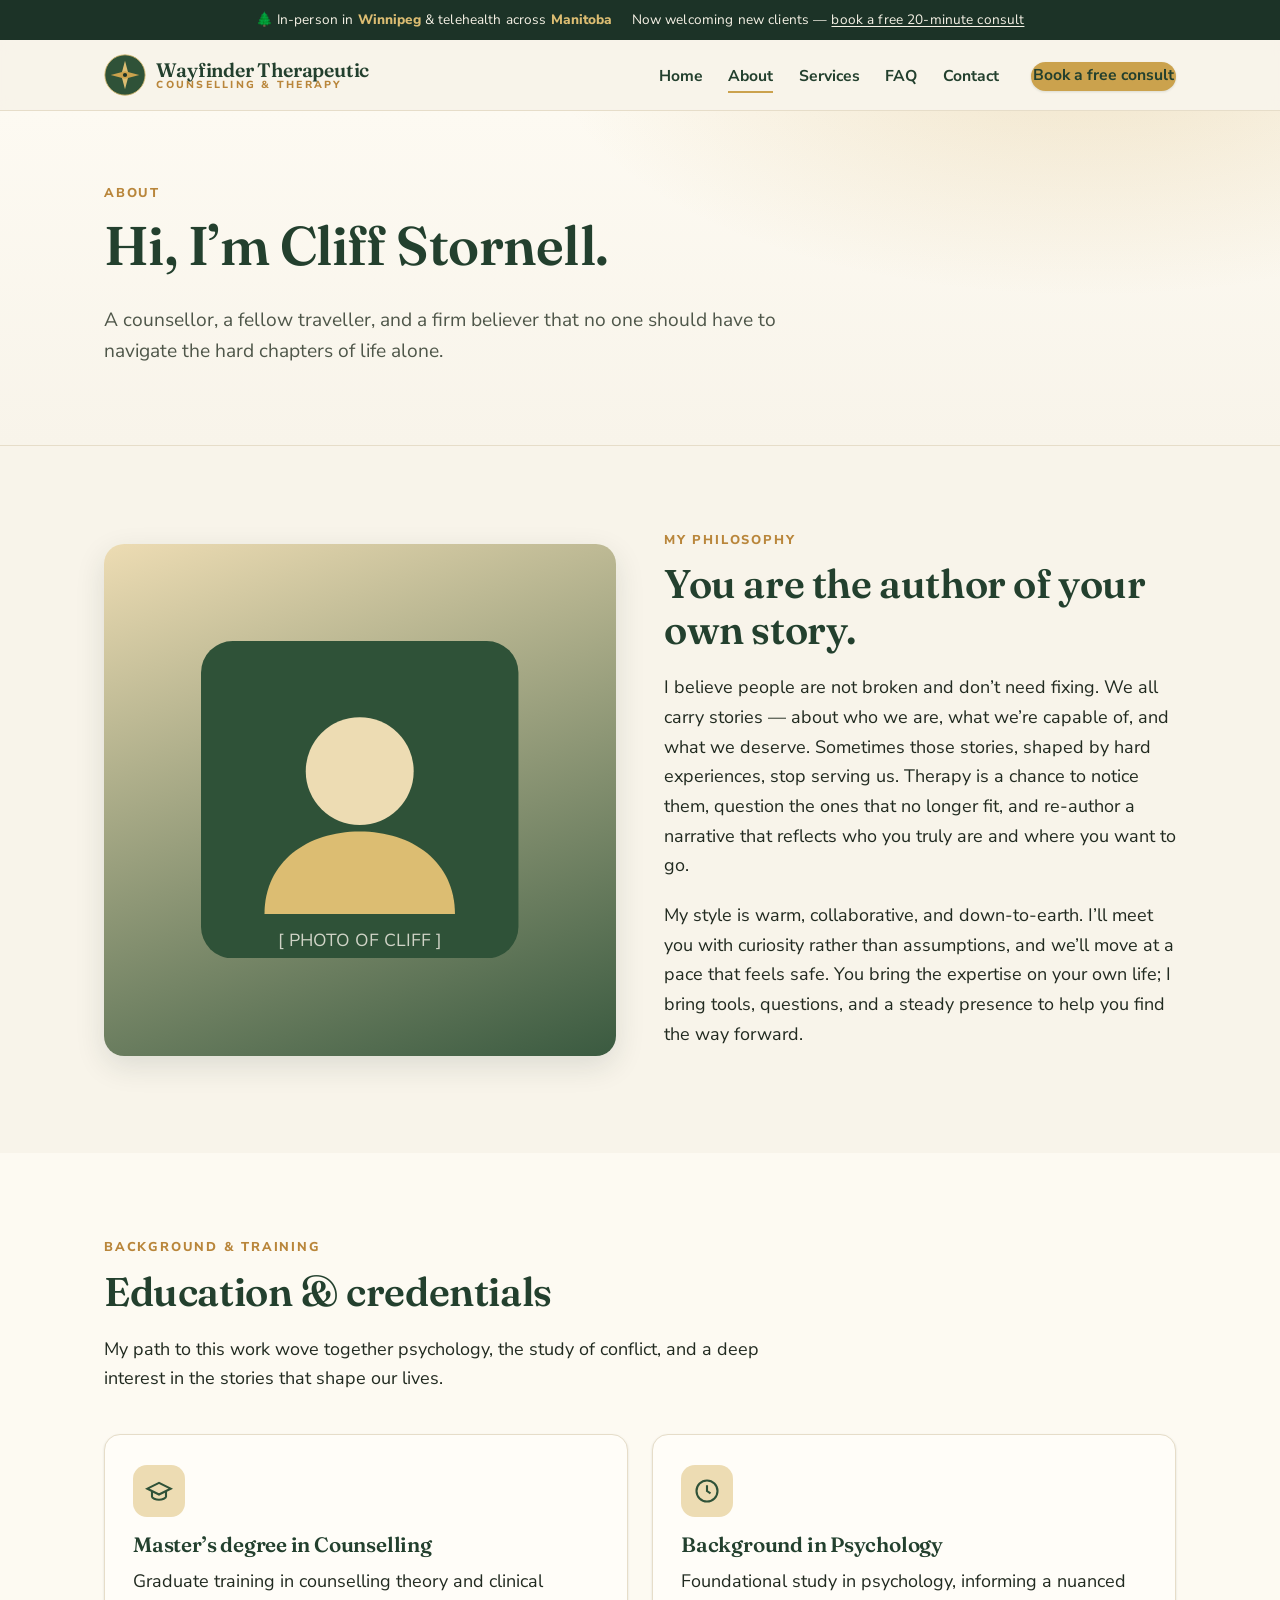
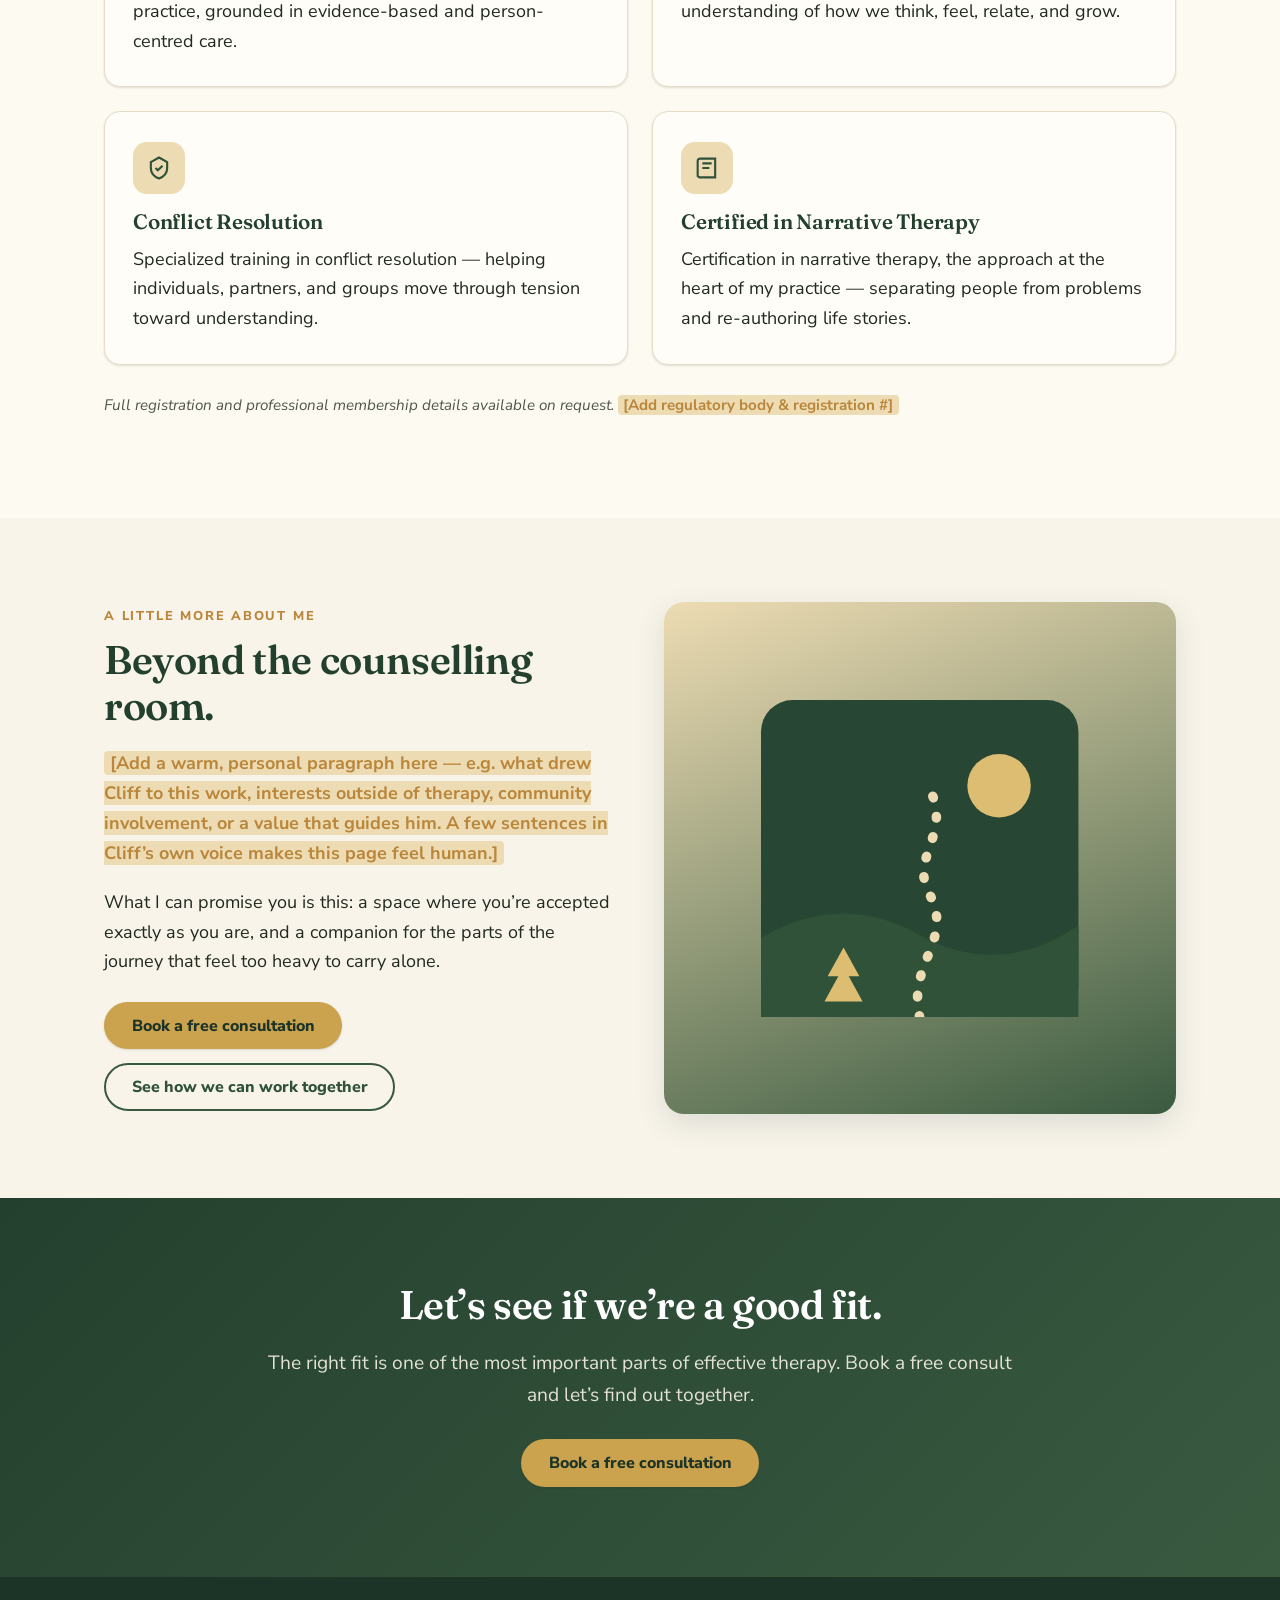
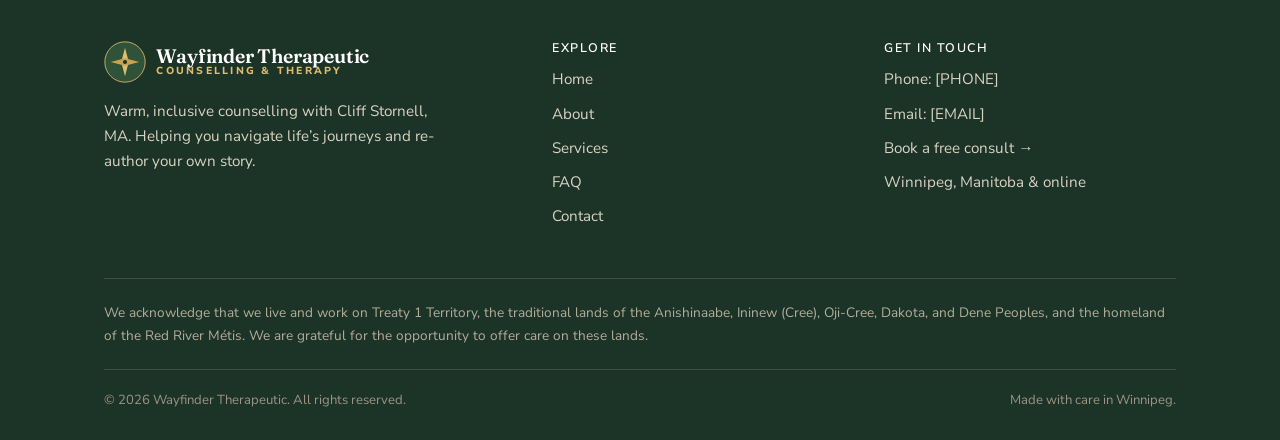
==== about.html @ 6de414c1 "Add Wayfinder Therapeutic website for Cliff Stornell Warm, inclusive static marketing site (HTML/CSS" ====
<!DOCTYPE html>
<html lang="en">
<head>
<meta charset="utf-8">
<meta name="viewport" content="width=device-width, initial-scale=1">
<title>About Cliff Stornell | Wayfinder Therapeutic</title>
<meta name="description" content="Meet Cliff Stornell, MA — a Winnipeg counsellor trained in narrative therapy, psychology, and conflict resolution. Learn about his philosophy of helping you re-author your own story.">
<link rel="preconnect" href="https://fonts.googleapis.com">
<link rel="preconnect" href="https://fonts.gstatic.com" crossorigin>
<link href="https://fonts.googleapis.com/css2?family=Fraunces:ital,opsz,wght@0,9..144,400;0,9..144,500;0,9..144,600;1,9..144,500&family=Nunito+Sans:wght@400;600;700;800&display=swap" rel="stylesheet">
<link rel="stylesheet" href="css/styles.css">
<link rel="icon" href="data:image/svg+xml,%3Csvg xmlns='http://www.w3.org/2000/svg' viewBox='0 0 100 100'%3E%3Ccircle cx='50' cy='50' r='48' fill='%232f5238'/%3E%3Cpath d='M50 18 58 50 50 82 42 50z' fill='%23dcbd72'/%3E%3Cpath d='M18 50 50 42 82 50 50 58z' fill='%23cba24d'/%3E%3C/svg%3E">
</head>
<body>

<div class="topbar">
  <div class="container">
    <span>🌲 In-person in <strong>Winnipeg</strong> &amp; telehealth across <strong>Manitoba</strong></span>
    <span>Now welcoming new clients — <a href="contact.html">book a free 20-minute consult</a></span>
  </div>
</div>

<header class="site-header">
  <div class="container nav">
    <a class="brand" href="index.html" aria-label="Wayfinder Therapeutic home">
      <svg class="logo" viewBox="0 0 100 100" aria-hidden="true" xmlns="http://www.w3.org/2000/svg"><circle cx="50" cy="50" r="48" fill="#2f5238"/><circle cx="50" cy="50" r="48" fill="none" stroke="#dcbd72" stroke-width="2"/><path d="M50 16 59 50 50 84 41 50z" fill="#dcbd72"/><path d="M16 50 50 41 84 50 50 59z" fill="#cba24d"/><circle cx="50" cy="50" r="5" fill="#1c3327"/></svg>
      <span class="brand-text"><span class="brand-name">Wayfinder Therapeutic</span><span class="brand-tag">Counselling &amp; Therapy</span></span>
    </a>
    <nav aria-label="Primary">
      <button class="nav-toggle" aria-label="Toggle menu" aria-controls="nav-links" aria-expanded="false">
        <svg width="26" height="26" viewBox="0 0 24 24" fill="none" stroke="currentColor" stroke-width="2.2" stroke-linecap="round"><line x1="3" y1="6" x2="21" y2="6"/><line x1="3" y1="12" x2="21" y2="12"/><line x1="3" y1="18" x2="21" y2="18"/></svg>
      </button>
      <ul class="nav-links" id="nav-links">
        <li><a href="index.html">Home</a></li>
        <li><a href="about.html">About</a></li>
        <li><a href="services.html">Services</a></li>
        <li><a href="faq.html">FAQ</a></li>
        <li><a href="contact.html">Contact</a></li>
        <li class="nav-cta"><a class="btn btn-primary" href="contact.html">Book a free consult</a></li>
      </ul>
    </nav>
  </div>
</header>

<main>

<section class="page-hero">
  <div class="container">
    <p class="eyebrow">About</p>
    <h1>Hi, I&rsquo;m Cliff Stornell.</h1>
    <p class="lead">A counsellor, a fellow traveller, and a firm believer that no one should have to navigate the hard chapters of life alone.</p>
  </div>
</section>

<section class="bg-cream">
  <div class="container split">
    <div class="split-art" aria-hidden="true">
      <!-- Portrait placeholder -->
      <svg viewBox="0 0 200 200" xmlns="http://www.w3.org/2000/svg">
        <rect width="200" height="200" rx="20" fill="#2f5238"/>
        <circle cx="100" cy="82" r="34" fill="#eddcb3"/>
        <path d="M40 172c0-33 27-52 60-52s60 19 60 52z" fill="#dcbd72"/>
        <text x="100" y="192" text-anchor="middle" fill="#f8f4ea" font-family="Nunito Sans, sans-serif" font-size="11" opacity=".8">[ PHOTO OF CLIFF ]</text>
      </svg>
    </div>
    <div>
      <p class="eyebrow">My philosophy</p>
      <h2>You are the author of your own story.</h2>
      <p>I believe people are not broken and don&rsquo;t need fixing. We all carry stories — about who we are, what we&rsquo;re capable of, and what we deserve. Sometimes those stories, shaped by hard experiences, stop serving us. Therapy is a chance to notice them, question the ones that no longer fit, and re-author a narrative that reflects who you truly are and where you want to go.</p>
      <p>My style is warm, collaborative, and down-to-earth. I&rsquo;ll meet you with curiosity rather than assumptions, and we&rsquo;ll move at a pace that feels safe. You bring the expertise on your own life; I bring tools, questions, and a steady presence to help you find the way forward.</p>
    </div>
  </div>
</section>

<section class="bg-soft">
  <div class="container">
    <div class="section-head" style="margin-bottom:40px;">
      <p class="eyebrow">Background &amp; training</p>
      <h2>Education &amp; credentials</h2>
      <p class="measure">My path to this work wove together psychology, the study of conflict, and a deep interest in the stories that shape our lives.</p>
    </div>
    <div class="grid grid-2">
      <div class="card">
        <div class="card-icon" aria-hidden="true"><svg viewBox="0 0 24 24" fill="none" stroke="currentColor" stroke-width="1.8"><path d="M22 10L12 5 2 10l10 5 10-5z"/><path d="M6 12v5c0 1 3 2.5 6 2.5s6-1.5 6-2.5v-5"/></svg></div>
        <h3>Master&rsquo;s degree in Counselling</h3>
        <p>Graduate training in counselling theory and clinical practice, grounded in evidence-based and person-centred care.</p>
      </div>
      <div class="card">
        <div class="card-icon" aria-hidden="true"><svg viewBox="0 0 24 24" fill="none" stroke="currentColor" stroke-width="1.8"><circle cx="12" cy="12" r="9"/><path d="M12 7v5l3 2"/></svg></div>
        <h3>Background in Psychology</h3>
        <p>Foundational study in psychology, informing a nuanced understanding of how we think, feel, relate, and grow.</p>
      </div>
      <div class="card">
        <div class="card-icon" aria-hidden="true"><svg viewBox="0 0 24 24" fill="none" stroke="currentColor" stroke-width="1.8"><path d="M12 3l7 4v5c0 4.5-3 7.5-7 9-4-1.5-7-4.5-7-9V7z"/><path d="M9 12l2 2 4-4"/></svg></div>
        <h3>Conflict Resolution</h3>
        <p>Specialized training in conflict resolution — helping individuals, partners, and groups move through tension toward understanding.</p>
      </div>
      <div class="card">
        <div class="card-icon" aria-hidden="true"><svg viewBox="0 0 24 24" fill="none" stroke="currentColor" stroke-width="1.8"><path d="M4 19.5V6a2 2 0 012-2h13v16H6a2 2 0 01-2-2z"/><path d="M8 8h8M8 12h6"/></svg></div>
        <h3>Certified in Narrative Therapy</h3>
        <p>Certification in narrative therapy, the approach at the heart of my practice — separating people from problems and re-authoring life stories.</p>
      </div>
    </div>
    <p style="margin-top:28px; color:var(--ink-soft); font-size:.95rem;"><em>Full registration and professional membership details available on request.</em> <span class="placeholder">[Add regulatory body &amp; registration #]</span></p>
  </div>
</section>

<section class="bg-cream">
  <div class="container split">
    <div>
      <p class="eyebrow">A little more about me</p>
      <h2>Beyond the counselling room.</h2>
      <p><span class="placeholder">[Add a warm, personal paragraph here — e.g. what drew Cliff to this work, interests outside of therapy, community involvement, or a value that guides him. A few sentences in Cliff&rsquo;s own voice makes this page feel human.]</span></p>
      <p>What I can promise you is this: a space where you&rsquo;re accepted exactly as you are, and a companion for the parts of the journey that feel too heavy to carry alone.</p>
      <div class="hero-actions" style="margin-top:1.4em;">
        <a class="btn btn-primary" href="contact.html">Book a free consultation</a>
        <a class="btn btn-outline" href="services.html">See how we can work together</a>
      </div>
    </div>
    <div class="split-art" aria-hidden="true">
      <svg viewBox="0 0 200 200" xmlns="http://www.w3.org/2000/svg">
        <rect width="200" height="200" rx="20" fill="#274634"/>
        <path d="M0 150 Q50 120 100 148 T200 142 V200 H0Z" fill="#2f5238"/>
        <path d="M100 200 C92 165 122 152 106 122 C94 100 118 86 108 60" fill="none" stroke="#eddcb3" stroke-width="6" stroke-linecap="round" stroke-dasharray="1 12"/>
        <circle cx="150" cy="54" r="20" fill="#dcbd72"/>
        <path d="M52 168 l12 22 h-24z" fill="#dcbd72"/>
        <path d="M52 156 l10 18 h-20z" fill="#dcbd72"/>
      </svg>
    </div>
  </div>
</section>

<section class="bg-band cta-band">
  <div class="container">
    <h2>Let&rsquo;s see if we&rsquo;re a good fit.</h2>
    <p class="lead measure mx-auto" style="color:rgba(246,242,230,.9);">The right fit is one of the most important parts of effective therapy. Book a free consult and let&rsquo;s find out together.</p>
    <div style="margin-top:1.2em;">
      <a class="btn btn-primary" href="contact.html">Book a free consultation</a>
    </div>
  </div>
</section>

</main>

<footer class="site-footer">
  <div class="container">
    <div class="footer-grid">
      <div>
        <a class="brand" href="index.html" style="margin-bottom:16px;">
          <svg class="logo" viewBox="0 0 100 100" aria-hidden="true"><circle cx="50" cy="50" r="48" fill="#2f5238"/><circle cx="50" cy="50" r="48" fill="none" stroke="#dcbd72" stroke-width="2"/><path d="M50 16 59 50 50 84 41 50z" fill="#dcbd72"/><path d="M16 50 50 41 84 50 50 59z" fill="#cba24d"/><circle cx="50" cy="50" r="5" fill="#1c3327"/></svg>
          <span class="brand-text"><span class="brand-name">Wayfinder Therapeutic</span><span class="brand-tag">Counselling &amp; Therapy</span></span>
        </a>
        <p style="max-width:38ch;">Warm, inclusive counselling with Cliff Stornell, MA. Helping you navigate life&rsquo;s journeys and re-author your own story.</p>
      </div>
      <div>
        <h4>Explore</h4>
        <ul class="footer-links">
          <li><a href="index.html">Home</a></li>
          <li><a href="about.html">About</a></li>
          <li><a href="services.html">Services</a></li>
          <li><a href="faq.html">FAQ</a></li>
          <li><a href="contact.html">Contact</a></li>
        </ul>
      </div>
      <div>
        <h4>Get in touch</h4>
        <ul class="footer-links">
          <li>Phone: <a href="tel:+10000000000">[PHONE]</a></li>
          <li>Email: <a href="mailto:hello@example.com">[EMAIL]</a></li>
          <li><a href="contact.html">Book a free consult &rarr;</a></li>
          <li>Winnipeg, Manitoba &amp; online</li>
        </ul>
      </div>
    </div>
    <p class="footer-ack">We acknowledge that we live and work on Treaty 1 Territory, the traditional lands of the Anishinaabe, Ininew (Cree), Oji-Cree, Dakota, and Dene Peoples, and the homeland of the Red River Métis. We are grateful for the opportunity to offer care on these lands.</p>
    <div class="footer-bottom">
      <span>&copy; 2026 Wayfinder Therapeutic. All rights reserved.</span>
      <span>Made with care in Winnipeg.</span>
    </div>
  </div>
</footer>

<script src="js/main.js"></script>
</body>
</html>
---- css/styles.css ----
/* ============================================================
   Wayfinder Therapeutic — shared styles
   Palette: Forest & Gold (deep forest green + warm gold/sand)
   ============================================================ */

:root {
  /* Brand colors */
  --forest-900: #1c3327;
  --forest-800: #23402e;
  --forest-700: #2f5238;
  --forest-600: #3a5a40;
  --forest-500: #4a6d51;
  --gold-600:   #b9863b;
  --gold-500:   #cba24d;
  --gold-400:   #dcbd72;
  --gold-200:   #eddcb3;

  /* Neutrals / surfaces */
  --cream:      #f8f4ea;
  --cream-soft: #fdfaf2;
  --card:       #fffdf8;
  --line:       #e6ddc9;

  /* Text */
  --ink:        #212a20;
  --ink-soft:   #4f574a;
  --ink-invert: #f6f2e6;

  /* Effects */
  --shadow-sm: 0 1px 3px rgba(28, 51, 39, .08), 0 1px 2px rgba(28, 51, 39, .06);
  --shadow-md: 0 10px 30px rgba(28, 51, 39, .12);
  --radius:    16px;
  --radius-sm: 10px;
  --maxw:      1120px;

  --font-serif: "Fraunces", Georgia, "Times New Roman", serif;
  --font-sans:  "Nunito Sans", -apple-system, BlinkMacSystemFont, "Segoe UI", Roboto, Helvetica, Arial, sans-serif;
}

/* ---------- Base ---------- */
* { box-sizing: border-box; }

html { scroll-behavior: smooth; }

body {
  margin: 0;
  font-family: var(--font-sans);
  color: var(--ink);
  background: var(--cream);
  line-height: 1.65;
  font-size: 18px;
  -webkit-font-smoothing: antialiased;
}

h1, h2, h3, h4 {
  font-family: var(--font-serif);
  font-weight: 600;
  color: var(--forest-800);
  line-height: 1.15;
  margin: 0 0 .5em;
  letter-spacing: -0.01em;
}

h1 { font-size: clamp(2.1rem, 5vw, 3.4rem); }
h2 { font-size: clamp(1.7rem, 3.6vw, 2.5rem); }
h3 { font-size: 1.3rem; }

p { margin: 0 0 1.1em; }

a { color: var(--gold-600); text-decoration: none; }
a:hover { text-decoration: underline; }

img { max-width: 100%; display: block; }

.container {
  width: 100%;
  max-width: var(--maxw);
  margin: 0 auto;
  padding: 0 24px;
}

.eyebrow {
  font-family: var(--font-sans);
  text-transform: uppercase;
  letter-spacing: .14em;
  font-size: .8rem;
  font-weight: 800;
  color: var(--gold-600);
  margin: 0 0 .8em;
}

.lead { font-size: 1.2rem; color: var(--ink-soft); }

.center { text-align: center; }
.measure { max-width: 62ch; }
.measure-narrow { max-width: 48ch; }
.mx-auto { margin-left: auto; margin-right: auto; }

/* ---------- Buttons ---------- */
.btn {
  display: inline-flex;
  align-items: center;
  gap: .5em;
  font-family: var(--font-sans);
  font-weight: 800;
  font-size: 1rem;
  padding: .85em 1.6em;
  border-radius: 999px;
  border: 2px solid transparent;
  cursor: pointer;
  transition: transform .15s ease, background .2s ease, color .2s ease, box-shadow .2s ease;
  text-decoration: none;
  line-height: 1;
}
.btn:hover { text-decoration: none; transform: translateY(-2px); }

.btn-primary {
  background: var(--gold-500);
  color: var(--forest-900);
  box-shadow: var(--shadow-sm);
}
.btn-primary:hover { background: var(--gold-400); }

.btn-solid {
  background: var(--forest-700);
  color: var(--ink-invert);
}
.btn-solid:hover { background: var(--forest-600); }

.btn-outline {
  background: transparent;
  color: var(--forest-700);
  border-color: var(--forest-600);
}
.btn-outline:hover { background: var(--forest-700); color: var(--ink-invert); }

.btn-ghost-light {
  background: rgba(255,255,255,.12);
  color: var(--ink-invert);
  border-color: rgba(255,255,255,.5);
}
.btn-ghost-light:hover { background: rgba(255,255,255,.22); }

/* ---------- Top bar ---------- */
.topbar {
  background: var(--forest-900);
  color: var(--ink-invert);
  font-size: .85rem;
  letter-spacing: .01em;
}
.topbar .container {
  display: flex;
  flex-wrap: wrap;
  gap: .4em 1.4em;
  align-items: center;
  justify-content: center;
  padding-top: 9px;
  padding-bottom: 9px;
  text-align: center;
}
.topbar strong { color: var(--gold-400); font-weight: 800; }
.topbar a { color: var(--ink-invert); text-decoration: underline; text-underline-offset: 2px; }

/* ---------- Header / Nav ---------- */
.site-header {
  position: sticky;
  top: 0;
  z-index: 50;
  background: rgba(248, 244, 234, .92);
  backdrop-filter: blur(8px);
  border-bottom: 1px solid var(--line);
}
.nav {
  display: flex;
  align-items: center;
  justify-content: space-between;
  gap: 1rem;
  padding-top: 14px;
  padding-bottom: 14px;
}
.brand {
  display: flex;
  align-items: center;
  gap: .65rem;
  text-decoration: none;
  color: var(--forest-800);
}
.brand:hover { text-decoration: none; }
.brand .logo { width: 42px; height: 42px; flex: none; }
.brand-text { display: flex; flex-direction: column; line-height: 1.05; }
.brand-name {
  font-family: var(--font-serif);
  font-weight: 600;
  font-size: 1.22rem;
  color: var(--forest-800);
  letter-spacing: -0.01em;
}
.brand-tag {
  font-size: .64rem;
  text-transform: uppercase;
  letter-spacing: .22em;
  color: var(--gold-600);
  font-weight: 800;
}

.nav-links {
  display: flex;
  align-items: center;
  gap: 1.6rem;
  list-style: none;
  margin: 0;
  padding: 0;
}
.nav-links a {
  color: var(--forest-800);
  font-weight: 700;
  font-size: .98rem;
  text-decoration: none;
  padding: .3em 0;
  border-bottom: 2px solid transparent;
}
.nav-links a:hover { border-bottom-color: var(--gold-500); text-decoration: none; }
.nav-links a.active { border-bottom-color: var(--gold-500); }

.nav-cta { margin-left: .4rem; }

.nav-toggle {
  display: none;
  background: none;
  border: 0;
  cursor: pointer;
  padding: 8px;
  color: var(--forest-800);
}
.nav-toggle svg { display: block; }

/* ---------- Sections ---------- */
section { padding: 84px 0; }
.section-sm { padding: 56px 0; }
.bg-cream { background: var(--cream); }
.bg-soft  { background: var(--cream-soft); }
.bg-forest{ background: var(--forest-800); color: var(--ink-invert); }
.bg-forest h1, .bg-forest h2, .bg-forest h3 { color: #fff; }
.bg-band  { background: linear-gradient(135deg, var(--forest-800), var(--forest-600)); color: var(--ink-invert); }
.bg-band h2 { color: #fff; }

.section-head { max-width: 60ch; }
.section-head.center { margin-left: auto; margin-right: auto; }

/* ---------- Hero ---------- */
.hero {
  position: relative;
  padding: 96px 0 88px;
  background:
    radial-gradient(1100px 500px at 78% -8%, rgba(203,162,77,.28), transparent 60%),
    linear-gradient(180deg, var(--cream-soft), var(--cream));
  overflow: hidden;
}
.hero-grid {
  display: grid;
  grid-template-columns: 1.15fr .85fr;
  gap: 48px;
  align-items: center;
}
.hero h1 { margin-bottom: .35em; }
.hero .lead { margin-bottom: 1.6em; }
.hero-actions { display: flex; flex-wrap: wrap; gap: 14px; }
.hero-note { margin-top: 1.4em; font-size: .95rem; color: var(--ink-soft); }

.hero-art {
  position: relative;
  aspect-ratio: 4 / 5;
  border-radius: 24px;
  background: linear-gradient(160deg, var(--forest-700), var(--forest-900));
  box-shadow: var(--shadow-md);
  display: grid;
  place-items: center;
  overflow: hidden;
}
.hero-art svg { width: 78%; height: auto; }

/* ---------- Cards / grids ---------- */
.grid { display: grid; gap: 24px; }
.grid-3 { grid-template-columns: repeat(3, 1fr); }
.grid-2 { grid-template-columns: repeat(2, 1fr); }

.card {
  background: var(--card);
  border: 1px solid var(--line);
  border-radius: var(--radius);
  padding: 30px 28px;
  box-shadow: var(--shadow-sm);
}
.card h3 { margin-top: .2em; }
.card p:last-child { margin-bottom: 0; }

.card-icon {
  width: 52px; height: 52px;
  border-radius: 14px;
  background: var(--gold-200);
  color: var(--forest-700);
  display: grid; place-items: center;
  margin-bottom: 16px;
}
.card-icon svg { width: 28px; height: 28px; }

/* Feature list with checkmarks */
.check-list { list-style: none; margin: 0; padding: 0; }
.check-list li {
  position: relative;
  padding-left: 2em;
  margin-bottom: .8em;
}
.check-list li::before {
  content: "";
  position: absolute;
  left: 0; top: .35em;
  width: 20px; height: 20px;
  background: var(--gold-500);
  border-radius: 50%;
  box-shadow: inset 0 0 0 2px var(--gold-500);
}
.check-list li::after {
  content: "";
  position: absolute;
  left: 6px; top: .58em;
  width: 8px; height: 4px;
  border-left: 2px solid var(--forest-900);
  border-bottom: 2px solid var(--forest-900);
  transform: rotate(-45deg);
}

/* Inclusive / visibility statement */
.visibility {
  background: linear-gradient(135deg, var(--gold-200), var(--cream-soft));
  border: 1px solid var(--gold-400);
  border-radius: var(--radius);
  padding: 40px;
  text-align: center;
}
.badges {
  display: flex;
  flex-wrap: wrap;
  gap: 10px;
  justify-content: center;
  margin-top: 20px;
}
.badge {
  background: var(--card);
  border: 1px solid var(--gold-400);
  color: var(--forest-700);
  border-radius: 999px;
  padding: .5em 1.1em;
  font-weight: 700;
  font-size: .92rem;
}

/* Steps */
.steps { counter-reset: step; }
.step { position: relative; padding-left: 68px; }
.step::before {
  counter-increment: step;
  content: counter(step);
  position: absolute;
  left: 0; top: 0;
  width: 46px; height: 46px;
  border-radius: 50%;
  background: var(--forest-700);
  color: var(--ink-invert);
  font-family: var(--font-serif);
  font-weight: 600;
  display: grid; place-items: center;
  font-size: 1.2rem;
}

/* Split two-column content */
.split {
  display: grid;
  grid-template-columns: 1fr 1fr;
  gap: 48px;
  align-items: center;
}
.split-art {
  aspect-ratio: 1/1;
  border-radius: 20px;
  background: linear-gradient(160deg, var(--gold-200), var(--forest-600));
  box-shadow: var(--shadow-md);
  display: grid; place-items: center;
  overflow: hidden;
}
.split-art svg { width: 62%; height: auto; }

/* Stat / pull quote */
.pullquote {
  font-family: var(--font-serif);
  font-size: clamp(1.5rem, 3vw, 2.1rem);
  color: var(--forest-800);
  line-height: 1.3;
  font-style: italic;
}

/* ---------- FAQ accordion ---------- */
.faq-list { max-width: 780px; margin: 0 auto; }
.faq-item {
  background: var(--card);
  border: 1px solid var(--line);
  border-radius: var(--radius-sm);
  margin-bottom: 14px;
  overflow: hidden;
}
.faq-q {
  width: 100%;
  text-align: left;
  background: none;
  border: 0;
  cursor: pointer;
  font-family: var(--font-serif);
  font-size: 1.15rem;
  font-weight: 600;
  color: var(--forest-800);
  padding: 20px 56px 20px 24px;
  position: relative;
}
.faq-q::after {
  content: "+";
  position: absolute;
  right: 22px; top: 50%;
  transform: translateY(-50%);
  font-family: var(--font-sans);
  font-size: 1.6rem;
  color: var(--gold-600);
  transition: transform .2s ease;
  line-height: 1;
}
.faq-item.open .faq-q::after { transform: translateY(-50%) rotate(45deg); }
.faq-a {
  max-height: 0;
  overflow: hidden;
  transition: max-height .3s ease;
}
.faq-a-inner { padding: 0 24px 22px; color: var(--ink-soft); }
.faq-a p:last-child { margin-bottom: 0; }

/* ---------- Contact ---------- */
.contact-grid {
  display: grid;
  grid-template-columns: 1fr 1fr;
  gap: 40px;
}
.contact-methods { list-style: none; margin: 0 0 24px; padding: 0; }
.contact-methods li {
  display: flex;
  gap: 16px;
  align-items: flex-start;
  padding: 16px 0;
  border-bottom: 1px solid var(--line);
}
.contact-methods li:last-child { border-bottom: 0; }
.contact-methods .ci {
  flex: none;
  width: 44px; height: 44px;
  border-radius: 12px;
  background: var(--gold-200);
  color: var(--forest-700);
  display: grid; place-items: center;
}
.contact-methods .ci svg { width: 22px; height: 22px; }
.contact-methods .cl { font-weight: 800; color: var(--forest-800); display: block; }

.placeholder {
  background: var(--gold-200);
  border-radius: 4px;
  padding: 0 .35em;
  font-weight: 700;
  color: var(--gold-600);
}

.form-panel {
  background: var(--card);
  border: 1px solid var(--line);
  border-radius: var(--radius);
  padding: 32px;
  box-shadow: var(--shadow-sm);
}
.field { margin-bottom: 18px; }
.field label { display: block; font-weight: 700; margin-bottom: 6px; font-size: .95rem; }
.field input, .field textarea {
  width: 100%;
  font-family: inherit;
  font-size: 1rem;
  padding: 12px 14px;
  border: 1px solid var(--line);
  border-radius: 10px;
  background: var(--cream-soft);
  color: var(--ink);
}
.field input:focus, .field textarea:focus {
  outline: 2px solid var(--gold-500);
  outline-offset: 1px;
  border-color: var(--gold-500);
}
.field textarea { min-height: 130px; resize: vertical; }

/* ---------- CTA band ---------- */
.cta-band { text-align: center; }
.cta-band .btn { margin: 6px; }

/* ---------- Page hero (interior) ---------- */
.page-hero {
  background:
    radial-gradient(900px 420px at 85% -20%, rgba(203,162,77,.25), transparent 60%),
    linear-gradient(180deg, var(--cream-soft), var(--cream));
  padding: 72px 0 56px;
  border-bottom: 1px solid var(--line);
}
.page-hero .lead { max-width: 58ch; }

/* ---------- Footer ---------- */
.site-footer {
  background: var(--forest-900);
  color: #d9d3c2;
  padding: 64px 0 28px;
  font-size: .95rem;
}
.footer-grid {
  display: grid;
  grid-template-columns: 1.4fr 1fr 1fr;
  gap: 40px;
  margin-bottom: 40px;
}
.site-footer h4 {
  color: #fff;
  font-family: var(--font-sans);
  text-transform: uppercase;
  letter-spacing: .12em;
  font-size: .78rem;
  margin-bottom: 1em;
}
.site-footer a { color: var(--gold-400); }
.site-footer .brand-name { color: #fff; }
.site-footer .brand-tag { color: var(--gold-400); }
.footer-links { list-style: none; margin: 0; padding: 0; }
.footer-links li { margin-bottom: .6em; }
.footer-links a { color: #d9d3c2; }
.footer-links a:hover { color: #fff; }
.footer-ack {
  border-top: 1px solid rgba(255,255,255,.14);
  padding-top: 22px;
  font-size: .85rem;
  color: #b4ad9b;
  line-height: 1.7;
}
.footer-bottom {
  display: flex;
  flex-wrap: wrap;
  gap: 8px 20px;
  justify-content: space-between;
  border-top: 1px solid rgba(255,255,255,.14);
  padding-top: 20px;
  margin-top: 22px;
  font-size: .82rem;
  color: #9c9585;
}

/* ---------- Utilities ---------- */
.mt-0 { margin-top: 0; }
.mb-0 { margin-bottom: 0; }
.stack > * + * { margin-top: 1rem; }

/* ---------- Responsive ---------- */
@media (max-width: 900px) {
  body { font-size: 17px; }
  section { padding: 64px 0; }
  .hero { padding: 64px 0 56px; }
  .hero-grid { grid-template-columns: 1fr; gap: 36px; }
  .hero-art { max-width: 360px; margin: 0 auto; width: 100%; }
  .split { grid-template-columns: 1fr; gap: 32px; }
  .split-art { max-width: 380px; margin: 0 auto; width: 100%; }
  .grid-3 { grid-template-columns: 1fr; }
  .grid-2 { grid-template-columns: 1fr; }
  .contact-grid { grid-template-columns: 1fr; gap: 32px; }
  .footer-grid { grid-template-columns: 1fr; gap: 28px; }

  .nav-toggle { display: inline-flex; }
  .nav-links {
    position: absolute;
    top: 100%;
    left: 0; right: 0;
    flex-direction: column;
    align-items: stretch;
    gap: 0;
    background: var(--cream-soft);
    border-bottom: 1px solid var(--line);
    box-shadow: var(--shadow-md);
    padding: 8px 24px 20px;
    display: none;
  }
  .nav-links.open { display: flex; }
  .nav-links a { padding: 12px 0; border-bottom: 1px solid var(--line); }
  .nav-links a:hover { border-bottom-color: var(--line); }
  .nav-links .nav-cta { margin: 14px 0 0; }
  .nav-links .nav-cta .btn { width: 100%; justify-content: center; }
}

@media (prefers-reduced-motion: reduce) {
  * { scroll-behavior: auto; }
  .btn:hover { transform: none; }
}
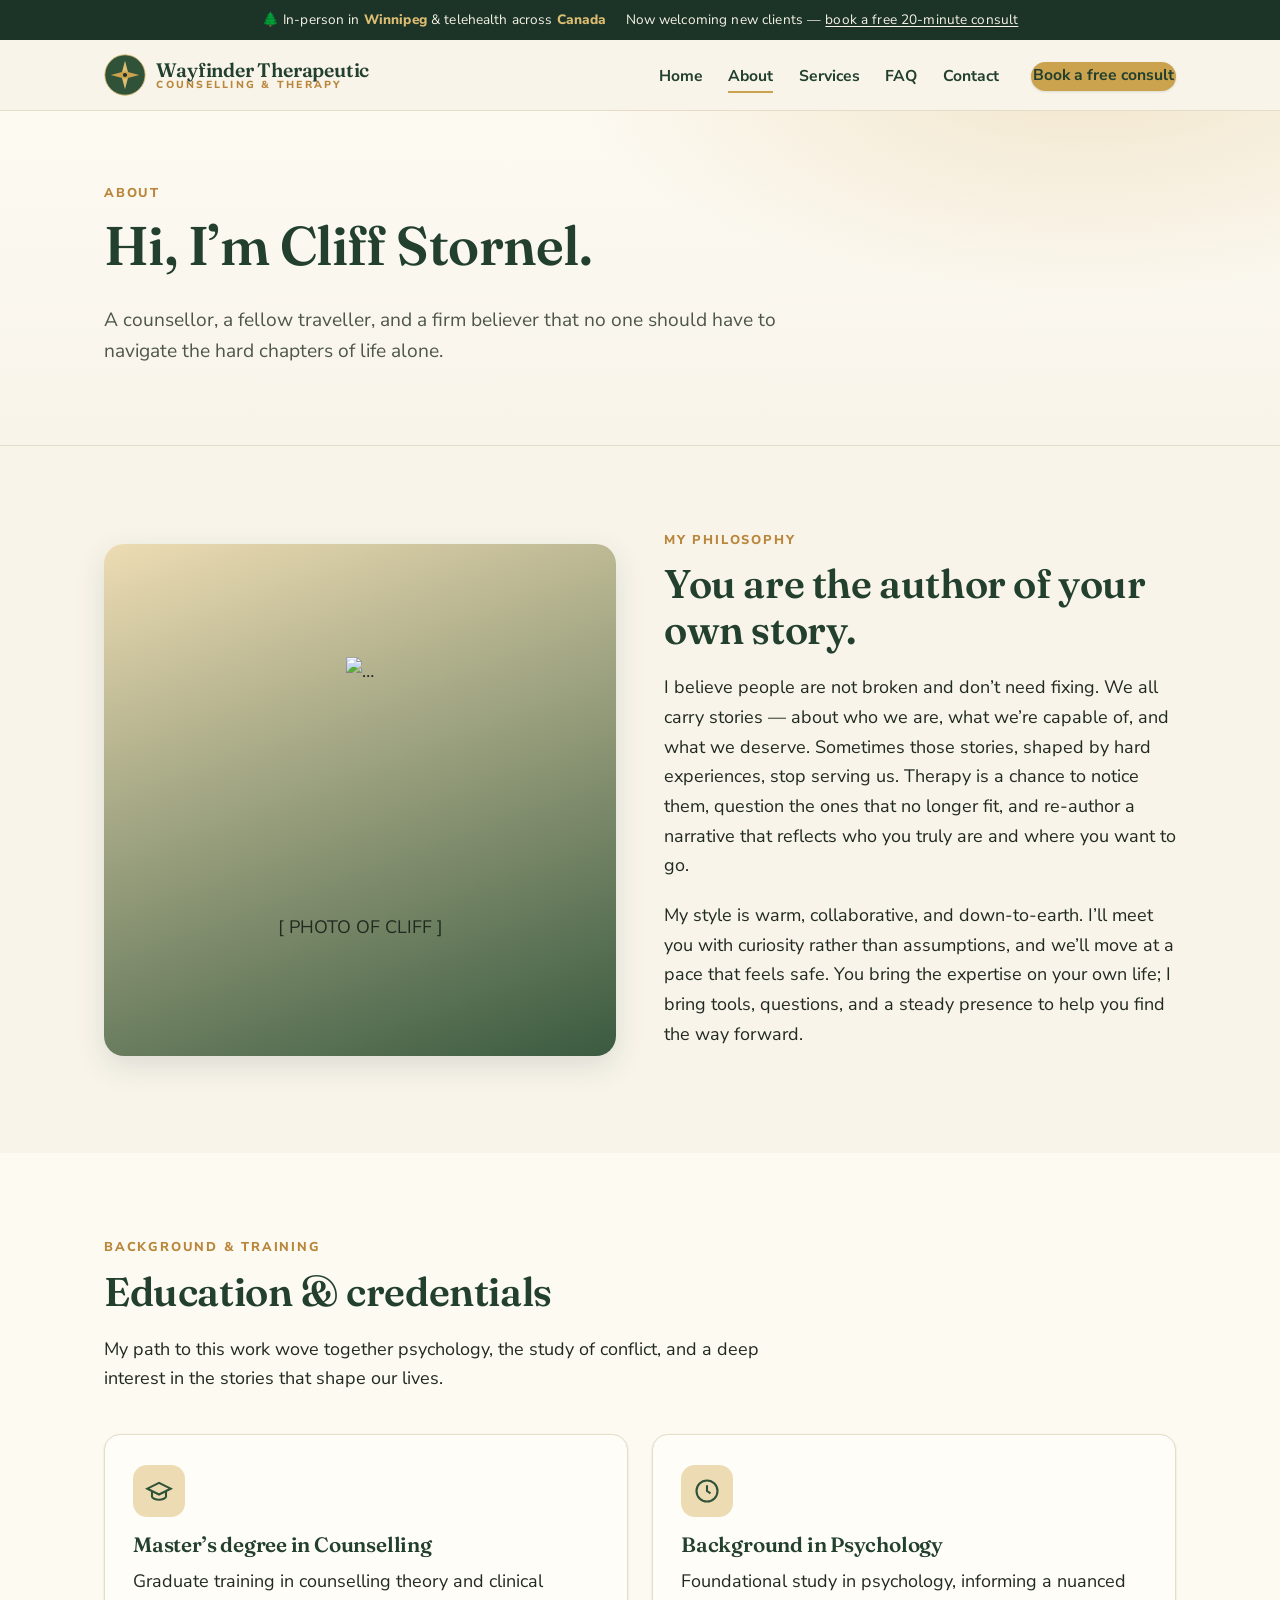
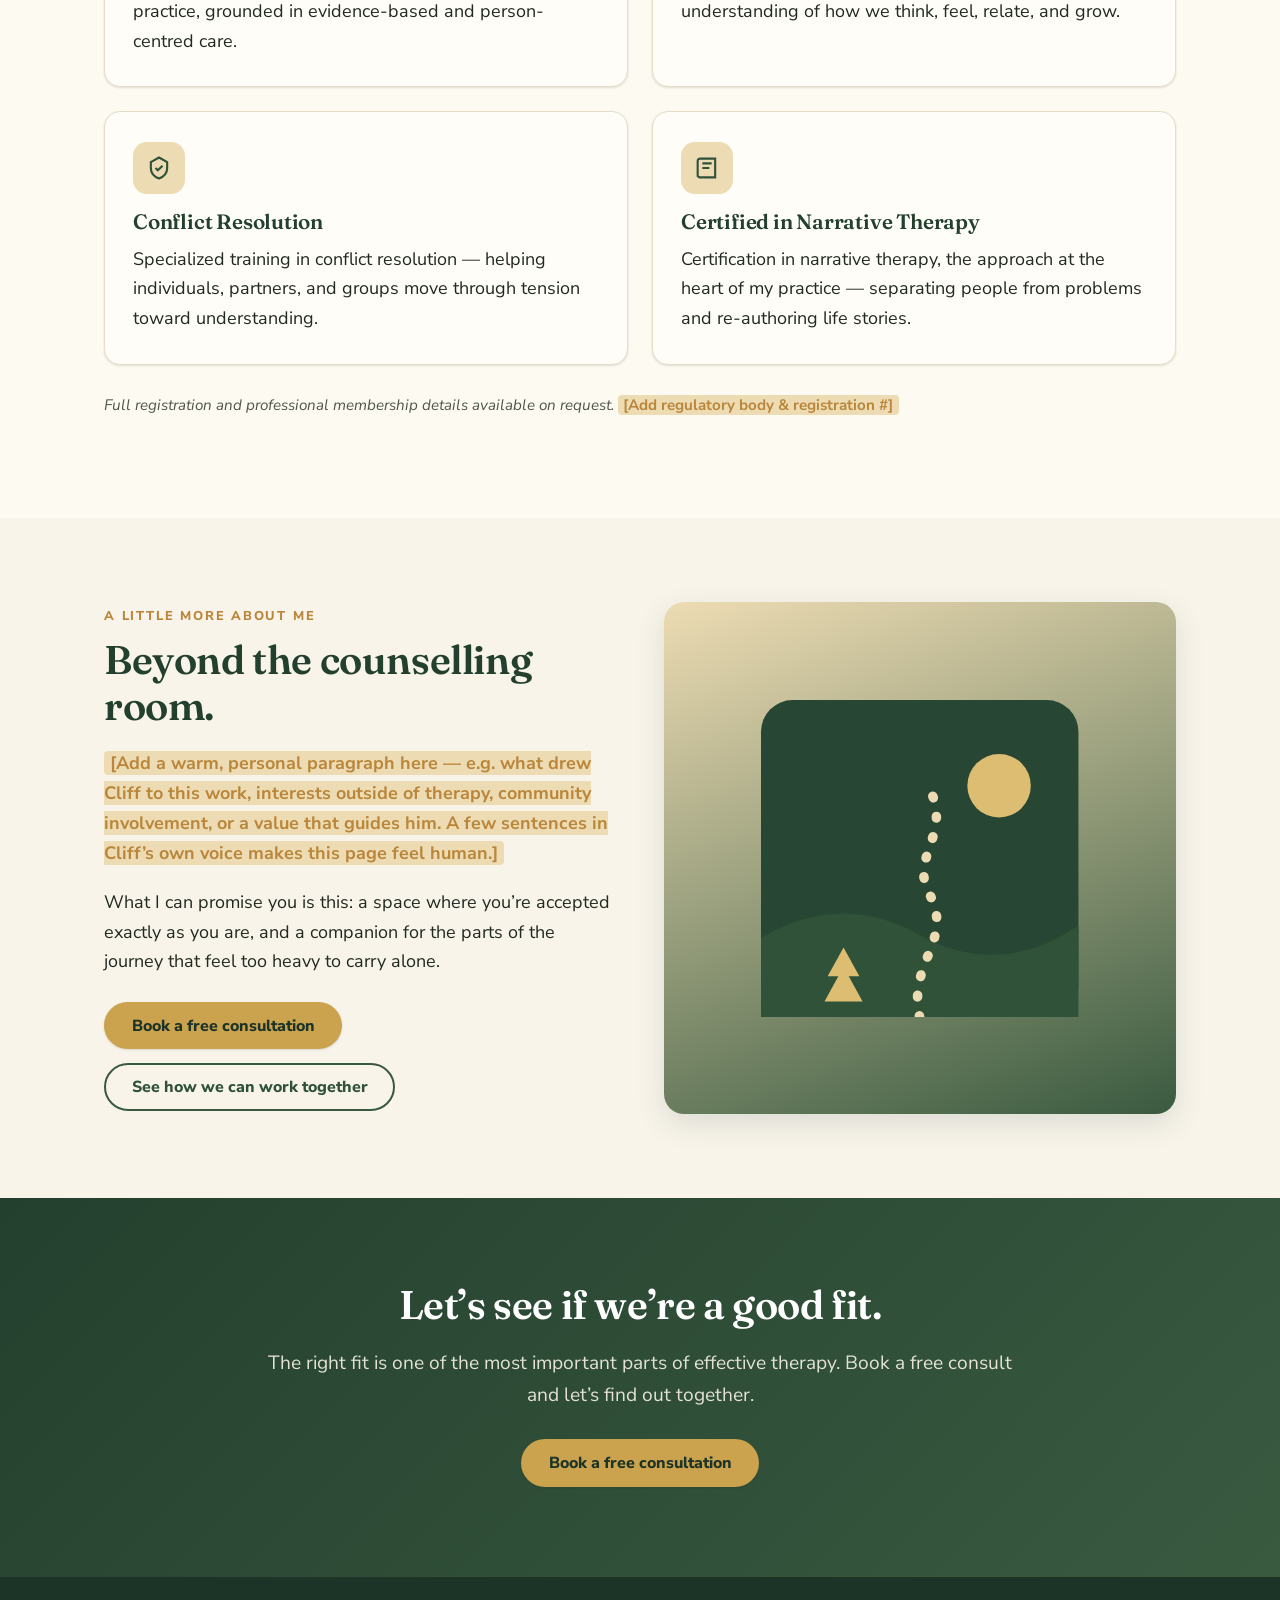
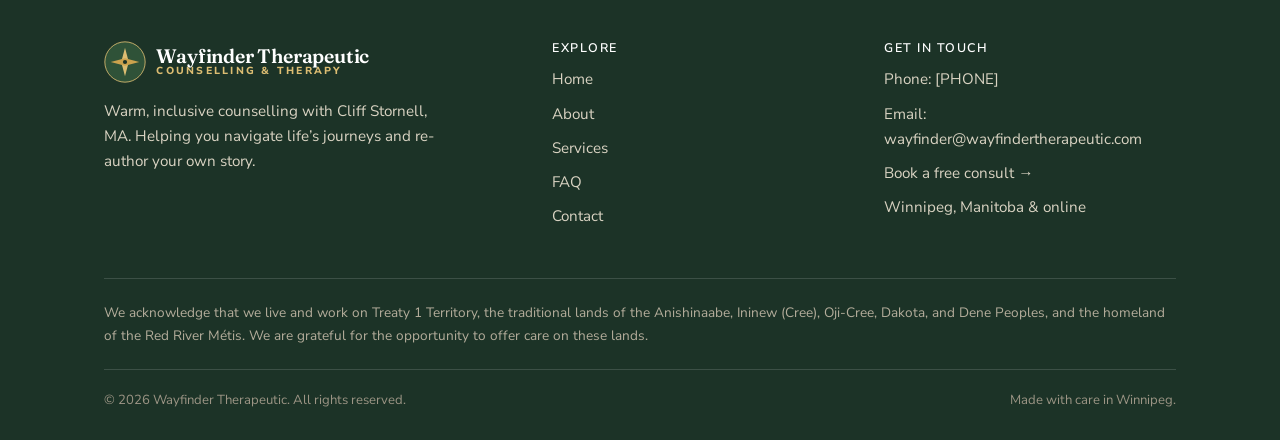
==== commit d1bae998: "Update location and contact information in about.html" ====
--- a/about.html
+++ b/about.html
@@ -15,7 +15,7 @@
 
 <div class="topbar">
   <div class="container">
-    <span>🌲 In-person in <strong>Winnipeg</strong> &amp; telehealth across <strong>Manitoba</strong></span>
+    <span>🌲 In-person in <strong>Winnipeg</strong> &amp; telehealth across <strong>Canada</strong></span>
     <span>Now welcoming new clients — <a href="contact.html">book a free 20-minute consult</a></span>
   </div>
 </div>
@@ -47,7 +47,7 @@
 <section class="page-hero">
   <div class="container">
     <p class="eyebrow">About</p>
-    <h1>Hi, I&rsquo;m Cliff Stornell.</h1>
+    <h1>Hi, I&rsquo;m Cliff Stornel.</h1>
     <p class="lead">A counsellor, a fellow traveller, and a firm believer that no one should have to navigate the hard chapters of life alone.</p>
   </div>
 </section>
@@ -56,7 +56,7 @@
   <div class="container split">
     <div class="split-art" aria-hidden="true">
       <!-- Portrait placeholder -->
-      <svg viewBox="0 0 200 200" xmlns="http://www.w3.org/2000/svg">
+      <img src="images/cliffheadshot.jpeg" alt="…">
         <rect width="200" height="200" rx="20" fill="#2f5238"/>
         <circle cx="100" cy="82" r="34" fill="#eddcb3"/>
         <path d="M40 172c0-33 27-52 60-52s60 19 60 52z" fill="#dcbd72"/>
@@ -166,7 +166,7 @@
         <h4>Get in touch</h4>
         <ul class="footer-links">
           <li>Phone: <a href="tel:+10000000000">[PHONE]</a></li>
-          <li>Email: <a href="mailto:hello@example.com">[EMAIL]</a></li>
+          <li>Email: <a href="mailto:wayfinder@wayfindertherapeutic.com">wayfinder@wayfindertherapeutic.com</a></li>
           <li><a href="contact.html">Book a free consult &rarr;</a></li>
           <li>Winnipeg, Manitoba &amp; online</li>
         </ul>
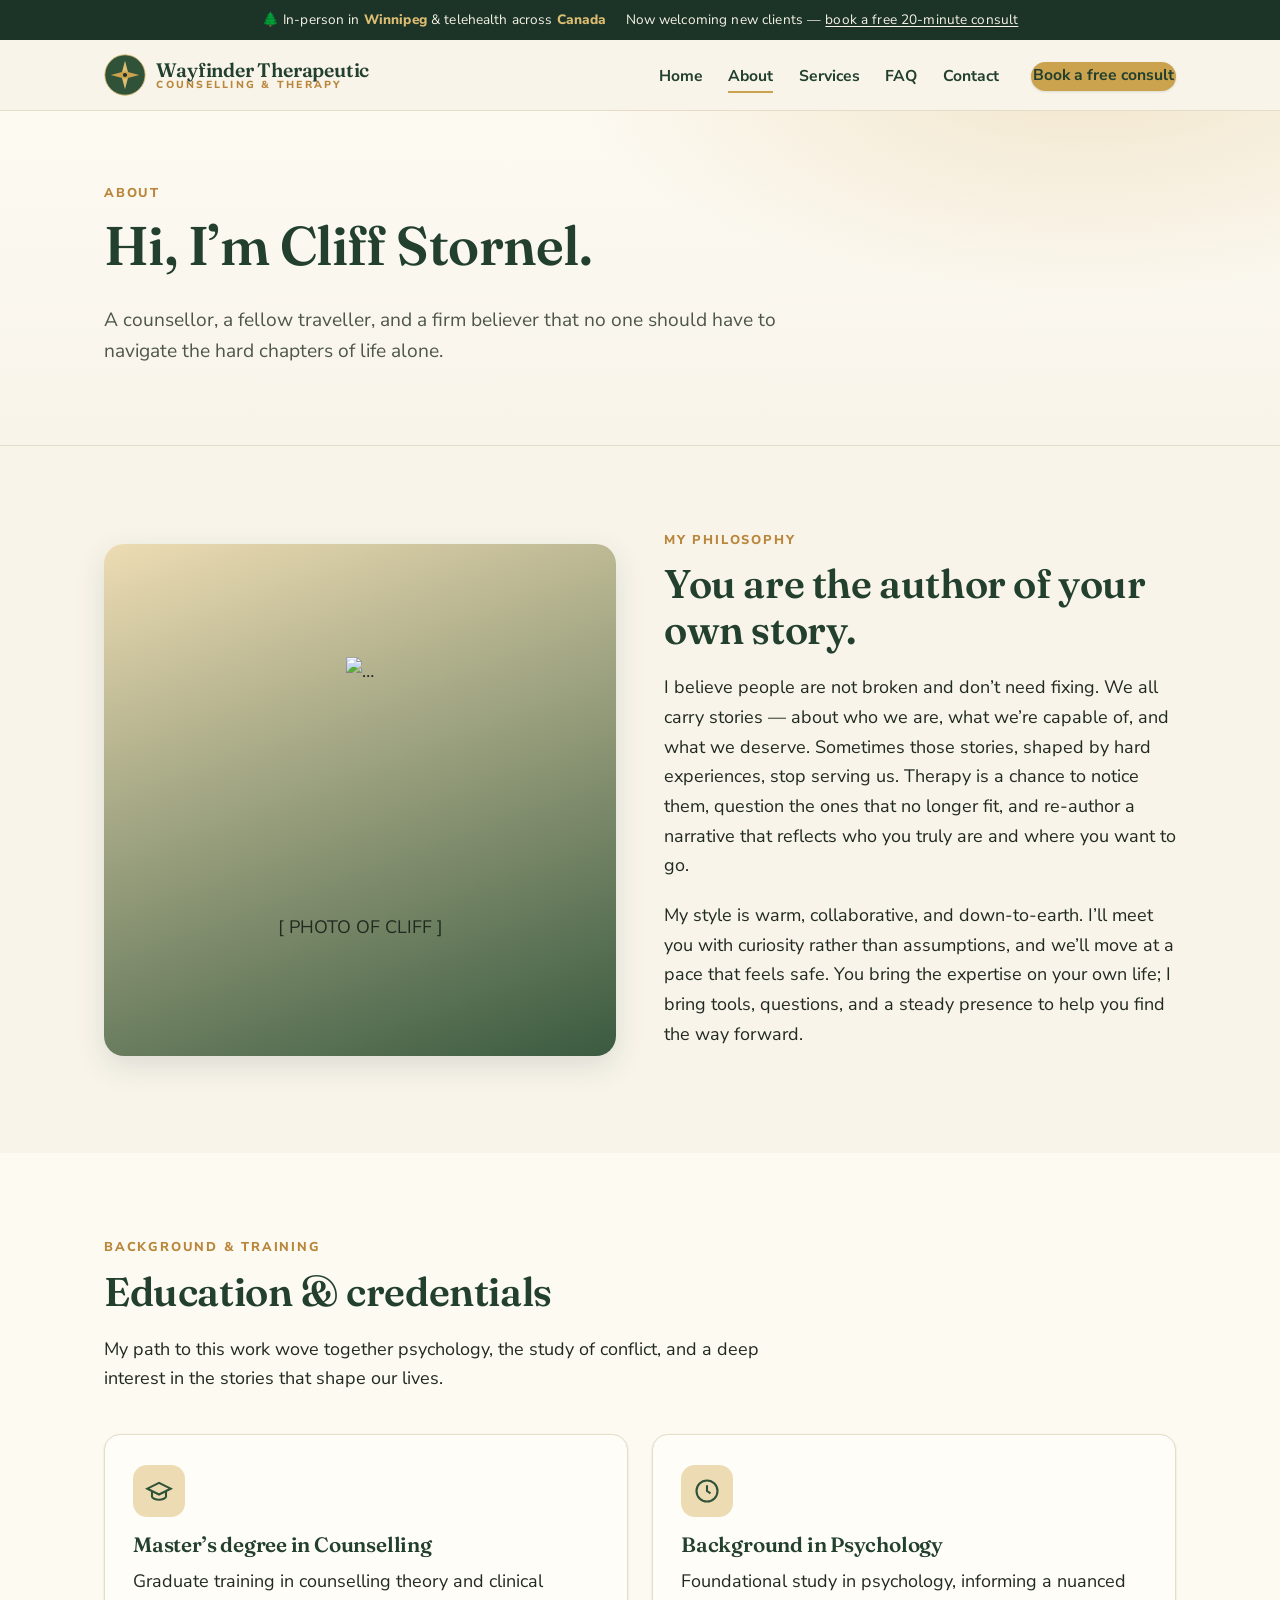
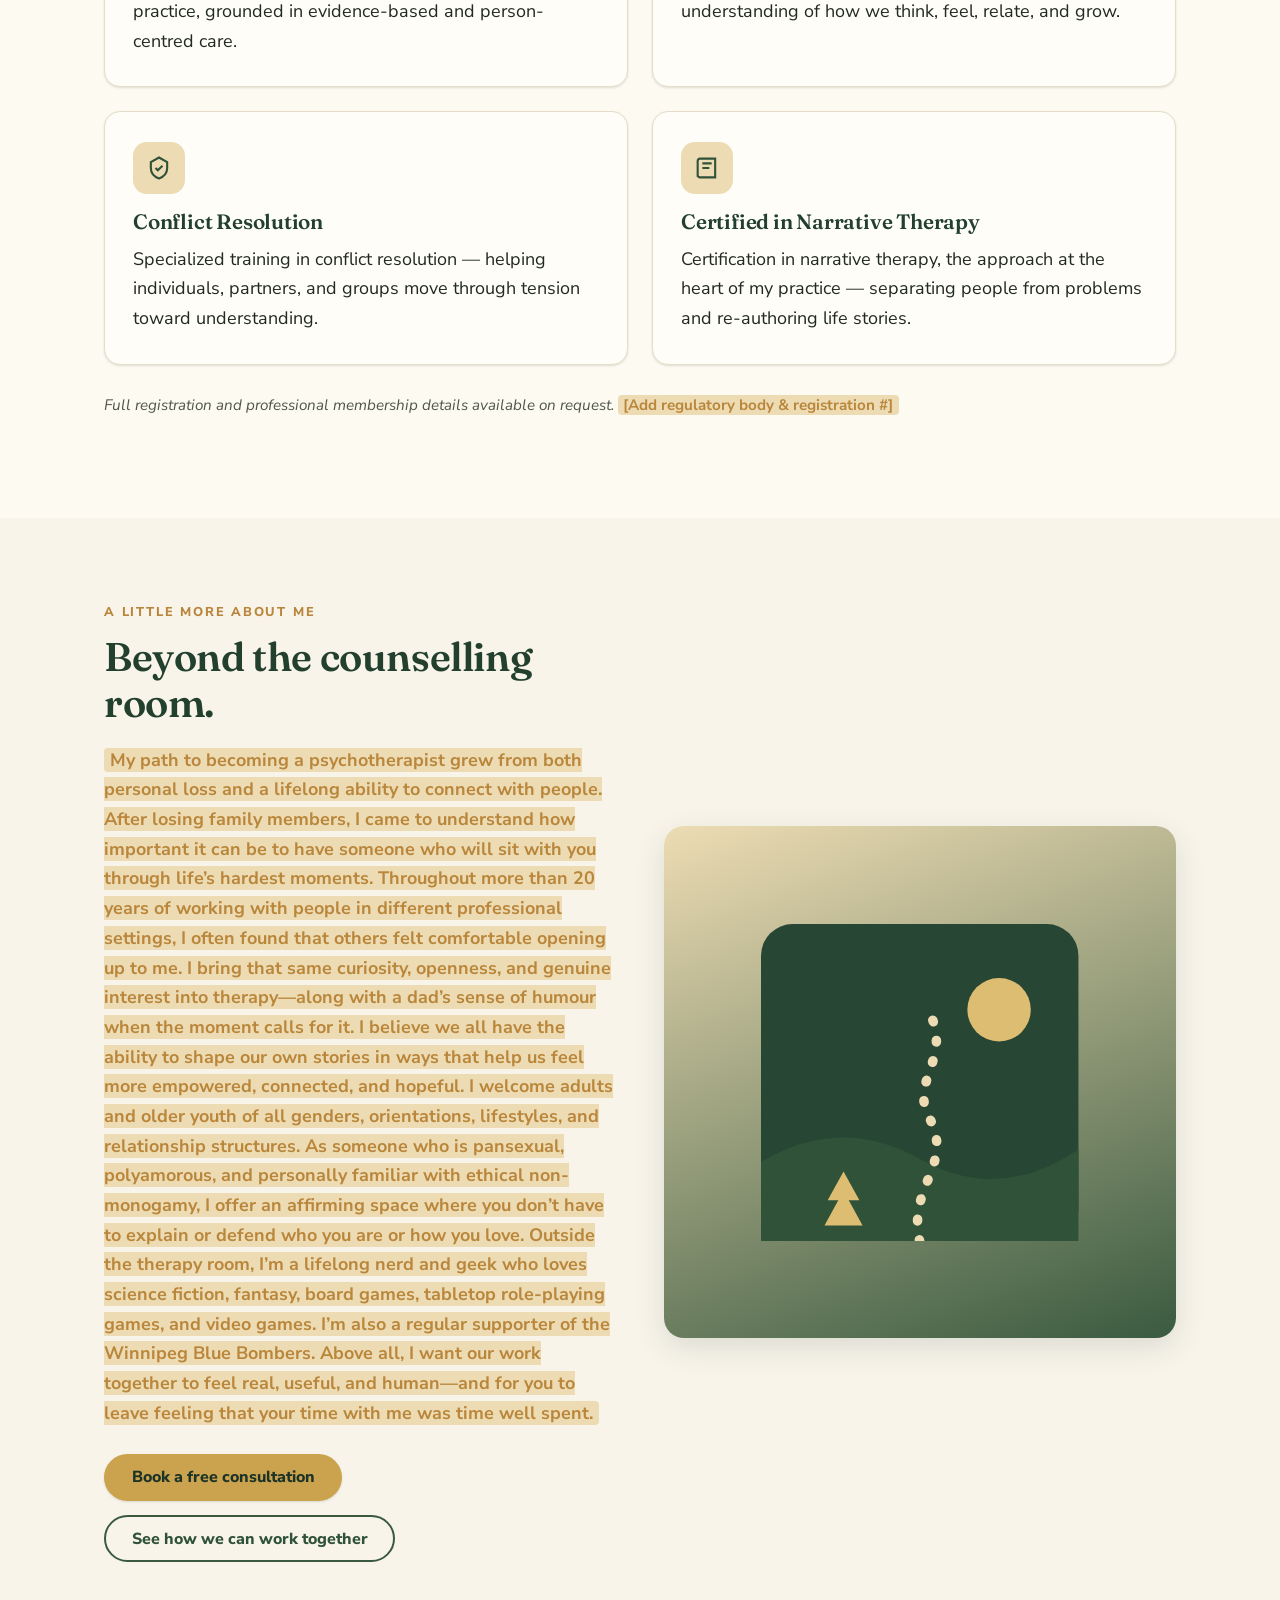
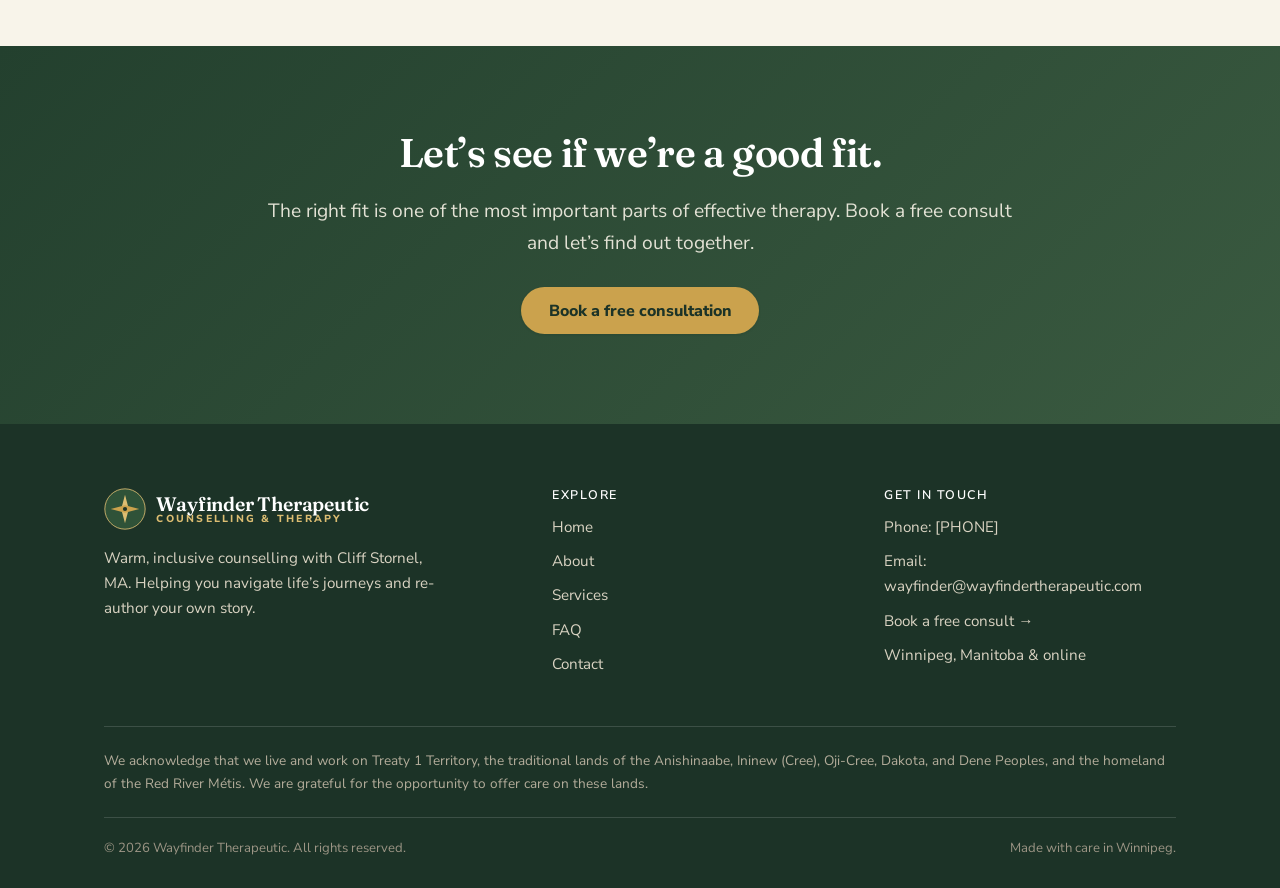
==== commit 6cf3fecb: "Fix spelling of 'Stornell' to 'Stornel' Corrected spelling of 'Stornell' to 'Stornel' in title, meta" ====
--- a/about.html
+++ b/about.html
@@ -3,8 +3,8 @@
 <head>
 <meta charset="utf-8">
 <meta name="viewport" content="width=device-width, initial-scale=1">
-<title>About Cliff Stornell | Wayfinder Therapeutic</title>
-<meta name="description" content="Meet Cliff Stornell, MA — a Winnipeg counsellor trained in narrative therapy, psychology, and conflict resolution. Learn about his philosophy of helping you re-author your own story.">
+<title>About Cliff Stornel | Wayfinder Therapeutic</title>
+<meta name="description" content="Meet Cliff Stornel, MA — a Winnipeg counsellor trained in narrative therapy, psychology, and conflict resolution. Learn about his philosophy of helping you re-author your own story.">
 <link rel="preconnect" href="https://fonts.googleapis.com">
 <link rel="preconnect" href="https://fonts.gstatic.com" crossorigin>
 <link href="https://fonts.googleapis.com/css2?family=Fraunces:ital,opsz,wght@0,9..144,400;0,9..144,500;0,9..144,600;1,9..144,500&family=Nunito+Sans:wght@400;600;700;800&display=swap" rel="stylesheet">
@@ -110,8 +110,9 @@
     <div>
       <p class="eyebrow">A little more about me</p>
       <h2>Beyond the counselling room.</h2>
-      <p><span class="placeholder">[Add a warm, personal paragraph here — e.g. what drew Cliff to this work, interests outside of therapy, community involvement, or a value that guides him. A few sentences in Cliff&rsquo;s own voice makes this page feel human.]</span></p>
-      <p>What I can promise you is this: a space where you&rsquo;re accepted exactly as you are, and a companion for the parts of the journey that feel too heavy to carry alone.</p>
+      <p><span class="placeholder">My path to becoming a psychotherapist grew from both personal loss and a lifelong ability to connect with people. After losing family members, I came to understand how important it can be to have someone who will sit with you through life’s hardest moments. Throughout more than 20 years of working with people in different professional settings, I often found that others felt comfortable opening up to me. I bring that same curiosity, openness, and genuine interest into therapy—along with a dad’s sense of humour when the moment calls for it. I believe we all have the ability to shape our own stories in ways that help us feel more empowered, connected, and hopeful.
+
+I welcome adults and older youth of all genders, orientations, lifestyles, and relationship structures. As someone who is pansexual, polyamorous, and personally familiar with ethical non-monogamy, I offer an affirming space where you don’t have to explain or defend who you are or how you love. Outside the therapy room, I’m a lifelong nerd and geek who loves science fiction, fantasy, board games, tabletop role-playing games, and video games. I’m also a regular supporter of the Winnipeg Blue Bombers. Above all, I want our work together to feel real, useful, and human—and for you to leave feeling that your time with me was time well spent.</p>
       <div class="hero-actions" style="margin-top:1.4em;">
         <a class="btn btn-primary" href="contact.html">Book a free consultation</a>
         <a class="btn btn-outline" href="services.html">See how we can work together</a>
@@ -150,7 +151,7 @@
           <svg class="logo" viewBox="0 0 100 100" aria-hidden="true"><circle cx="50" cy="50" r="48" fill="#2f5238"/><circle cx="50" cy="50" r="48" fill="none" stroke="#dcbd72" stroke-width="2"/><path d="M50 16 59 50 50 84 41 50z" fill="#dcbd72"/><path d="M16 50 50 41 84 50 50 59z" fill="#cba24d"/><circle cx="50" cy="50" r="5" fill="#1c3327"/></svg>
           <span class="brand-text"><span class="brand-name">Wayfinder Therapeutic</span><span class="brand-tag">Counselling &amp; Therapy</span></span>
         </a>
-        <p style="max-width:38ch;">Warm, inclusive counselling with Cliff Stornell, MA. Helping you navigate life&rsquo;s journeys and re-author your own story.</p>
+        <p style="max-width:38ch;">Warm, inclusive counselling with Cliff Stornel, MA. Helping you navigate life&rsquo;s journeys and re-author your own story.</p>
       </div>
       <div>
         <h4>Explore</h4>
